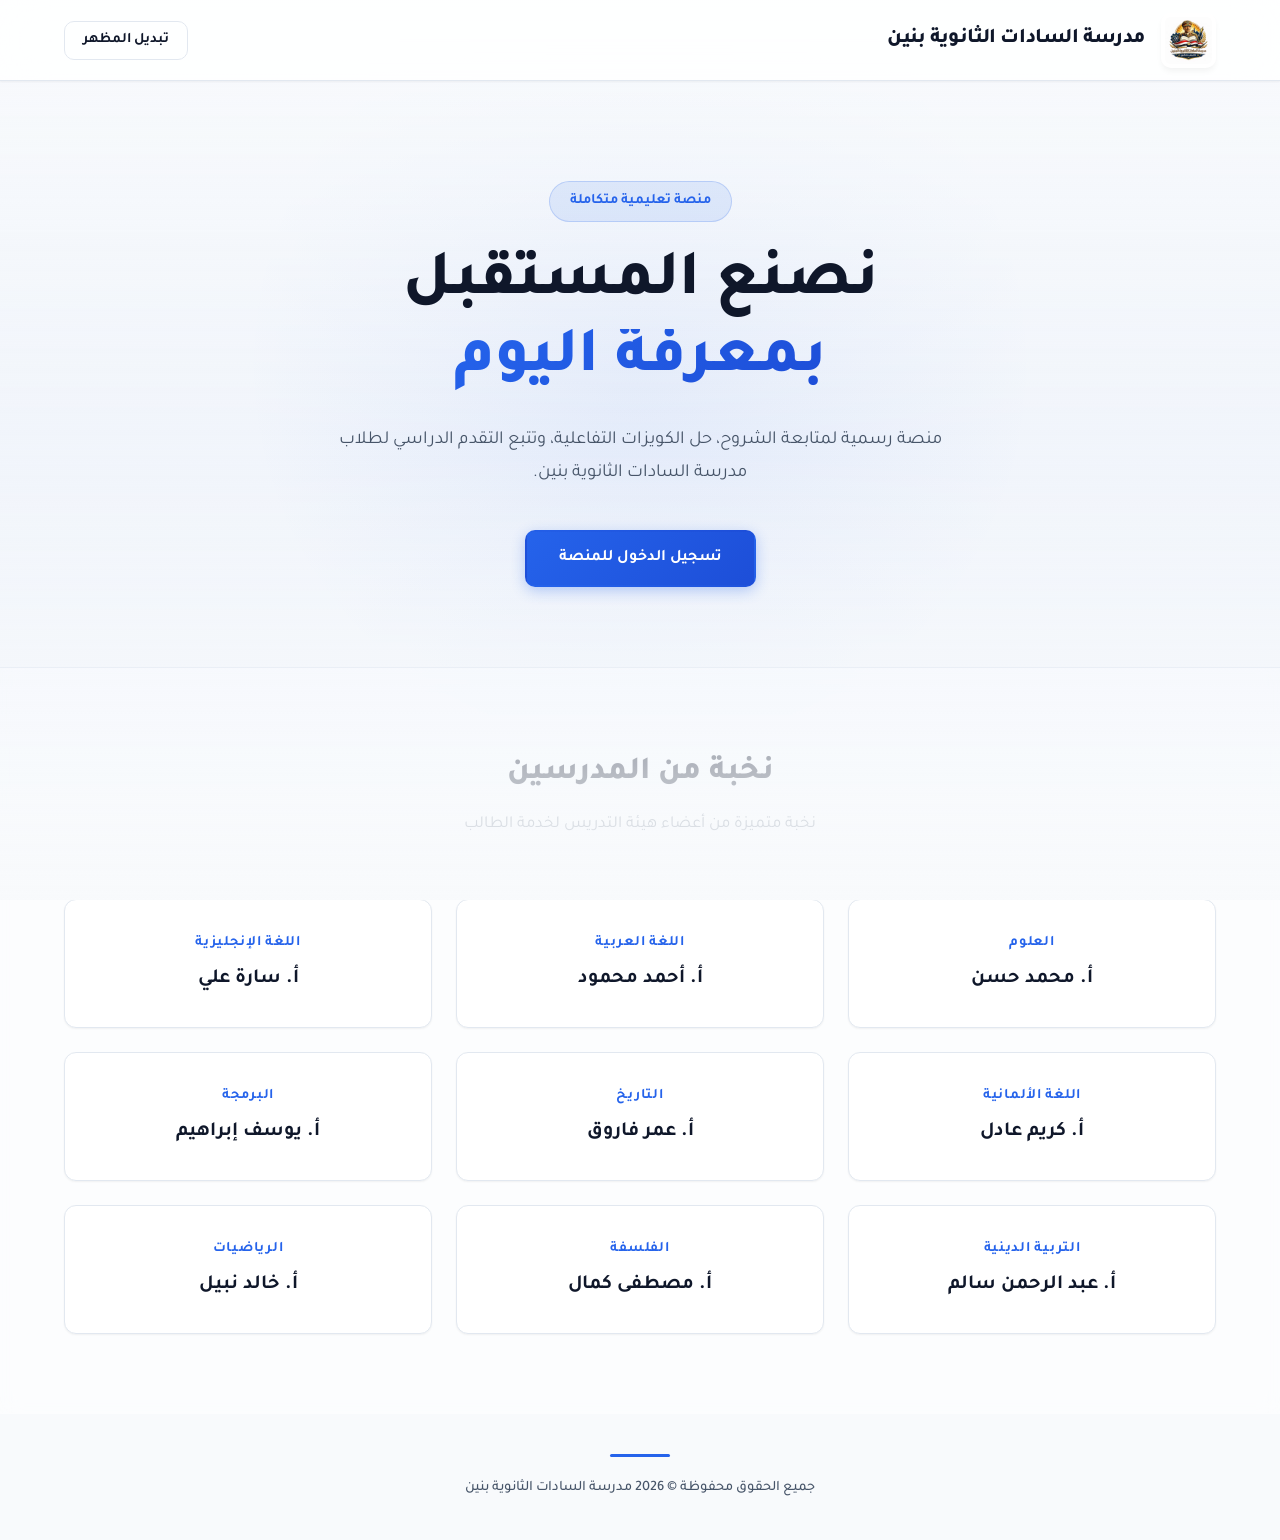
==== index.html @ 70b9f531 "Add files via upload" ====
<!DOCTYPE html>
<html lang="ar" dir="rtl">
<head>
    <meta charset="UTF-8">
    <meta name="viewport" content="width=device-width, initial-scale=1.0">
    <title>مدرسة السادات الثانوية بنين</title>
    <link rel="icon" type="image/png" href="assets/logo.png">
    <link href="https://fonts.googleapis.com/css2?family=Tajawal:wght@300;400;500;700;800&display=swap" rel="stylesheet">
    <link rel="stylesheet" href="css/style.css">
</head>
<body>

    <!-- طبقات الخلفية (صورة المدرسة + تدرج لوني) -->
    <div class="bg-image"></div>
    <div class="bg-overlay"></div>

    <header class="header">
        <div class="container header-content">
            <div class="logo-area">
                <!-- هنا يظهر اللوجو الخاص بالمدرسة -->
                <img src="assets/logo.jpg" alt="شعار المدرسة" class="logo-img">
                <h1 class="school-name">مدرسة السادات الثانوية بنين</h1>
            </div>
            <button id="theme-toggle" class="theme-btn" aria-label="تبديل المظهر">
                <span class="btn-text">تبديل المظهر</span>
            </button>
        </div>
    </header>

    <main>
        <section class="hero">
            <div class="container hero-content">
                <span class="hero-badge">منصة تعليمية متكاملة</span>
                <h2 class="hero-title">نصنع المستقبل<br><span class="title-accent">بمعرفة اليوم</span></h2>
                <p class="hero-desc">منصة رسمية لمتابعة الشروح، حل الكويزات التفاعلية، وتتبع التقدم الدراسي لطلاب مدرسة السادات الثانوية بنين.</p>
                <div class="hero-buttons">
                    <a href="login.html" class="btn btn-primary">تسجيل الدخول للمنصة</a>
                </div>
            </div>
            <div class="hero-bg-shape"></div>
        </section>

        <section class="teachers-section">
            <div class="container">
                <div class="section-header">
                    <h3 class="section-title">نخبة من المدرسين</h3>
                    <p class="section-subtitle">نخبة متميزة من أعضاء هيئة التدريس لخدمة الطالب</p>
                </div>
                
                <div class="teachers-grid">
                    <div class="teacher-card">
                        <div class="card-accent"></div>
                        <span class="subject">العلوم</span>
                        <span class="teacher-name">أ. محمد حسن</span>
                    </div>
                    <div class="teacher-card">
                        <div class="card-accent"></div>
                        <span class="subject">اللغة العربية</span>
                        <span class="teacher-name">أ. أحمد محمود</span>
                    </div>
                    <div class="teacher-card">
                        <div class="card-accent"></div>
                        <span class="subject">اللغة الإنجليزية</span>
                        <span class="teacher-name">أ. سارة علي</span>
                    </div>
                    <div class="teacher-card">
                        <div class="card-accent"></div>
                        <span class="subject">اللغة الألمانية</span>
                        <span class="teacher-name">أ. كريم عادل</span>
                    </div>
                    <div class="teacher-card">
                        <div class="card-accent"></div>
                        <span class="subject">التاريخ</span>
                        <span class="teacher-name">أ. عمر فاروق</span>
                    </div>
                    <div class="teacher-card">
                        <div class="card-accent"></div>
                        <span class="subject">البرمجة</span>
                        <span class="teacher-name">أ. يوسف إبراهيم</span>
                    </div>
                    <div class="teacher-card">
                        <div class="card-accent"></div>
                        <span class="subject">التربية الدينية</span>
                        <span class="teacher-name">أ. عبد الرحمن سالم</span>
                    </div>
                    <div class="teacher-card">
                        <div class="card-accent"></div>
                        <span class="subject">الفلسفة</span>
                        <span class="teacher-name">أ. مصطفى كمال</span>
                    </div>
                    <div class="teacher-card">
                        <div class="card-accent"></div>
                        <span class="subject">الرياضيات</span>
                        <span class="teacher-name">أ. خالد نبيل</span>
                    </div>
                </div>
            </div>
        </section>
    </main>

    <footer class="footer">
        <div class="container">
            <div class="footer-line"></div>
            <p>جميع الحقوق محفوظة &copy; 2026 مدرسة السادات الثانوية بنين</p>
        </div>
    </footer>

    <script src="js/theme.js"></script>
    <script src="js/animations.js"></script>
</body>
</html>
---- css/style.css ----
/* =========================================
   1. Variables & Theme Setup
   ========================================= */
:root {
    --bg-primary: #f8fafc;
    --bg-secondary: #ffffff;
    --text-primary: #0f172a;
    --text-secondary: #475569;
    --text-tertiary: #94a3b8;
    --accent-color: #2563eb;
    --accent-hover: #1d4ed8;
    --accent-glow: rgba(37, 99, 235, 0.3);
    --border-color: #e2e8f0;
    --shadow-sm: 0 1px 2px 0 rgba(0, 0, 0, 0.05);
    --shadow-md: 0 4px 6px -1px rgba(0, 0, 0, 0.05);
    --shadow-lg: 0 10px 15px -3px rgba(0, 0, 0, 0.05);
    --radius: 12px;
    --transition: all 0.3s cubic-bezier(0.4, 0, 0.2, 1);
}

[data-theme="dark"] {
    --bg-primary: #020617;
    --bg-secondary: #0f172a;
    --text-primary: #f8fafc;
    --text-secondary: #94a3b8;
    --text-tertiary: #64748b;
    --accent-color: #3b82f6;
    --accent-hover: #60a5fa;
    --accent-glow: rgba(59, 130, 246, 0.4);
    --border-color: #1e293b;
    --shadow-sm: 0 1px 2px 0 rgba(0, 0, 0, 0.3);
    --shadow-md: 0 4px 6px -1px rgba(0, 0, 0, 0.3);
    --shadow-lg: 0 10px 15px -3px rgba(0, 0, 0, 0.4);
}

/* =========================================
   2. Global Reset & Background
   ========================================= */
* {
    margin: 0;
    padding: 0;
    box-sizing: border-box;
}

body {
    font-family: 'Tajawal', sans-serif;
    background-color: var(--bg-primary);
    color: var(--text-primary);
    line-height: 1.6;
    min-height: 100vh;
    display: flex;
    flex-direction: column;
    transition: background-color 0.4s ease, color 0.4s ease;
    overflow-x: hidden;
    position: relative;
}

/* خلفية صورة المدرسة */
.bg-image {
    position: fixed;
    top: 0;
    left: 0;
    right: 0;
    bottom: 0;
    background-image: url('../assets/school-gate.jpg'); /* تأكد من اسم الصورة ومسارها */
    background-size: cover;
    background-position: center;
    background-repeat: no-repeat;
    opacity: 0.12;
    z-index: 0;
    filter: blur(3px);
}

[data-theme="dark"] .bg-image {
    opacity: 0.06;
}

.bg-overlay {
    position: fixed;
    top: 0;
    left: 0;
    right: 0;
    bottom: 0;
    background: linear-gradient(
        180deg,
        var(--bg-primary) 0%,
        rgba(37, 99, 235, 0.03) 50%,
        var(--bg-primary) 100%
    );
    z-index: 1;
    pointer-events: none;
}

.container {
    max-width: 1200px;
    margin: 0 auto;
    padding: 0 24px;
    width: 100%;
    position: relative;
    z-index: 2;
}

/* =========================================
   3. Header & Logo
   ========================================= */
.header {
    background-color: rgba(255, 255, 255, 0.85);
    backdrop-filter: blur(20px);
    -webkit-backdrop-filter: blur(20px);
    border-bottom: 1px solid var(--border-color);
    position: sticky;
    top: 0;
    z-index: 100;
    box-shadow: var(--shadow-sm);
}

[data-theme="dark"] .header {
    background-color: rgba(15, 23, 42, 0.85);
}

.header-content {
    display: flex;
    justify-content: space-between;
    align-items: center;
    height: 80px;
}

.logo-area {
    display: flex;
    align-items: center;
    gap: 16px;
}

.logo-img {
    width: 55px;
    height: 55px;
    object-fit: contain;
    border-radius: 10px;
    box-shadow: var(--shadow-md);
    transition: var(--transition);
    background-color: var(--bg-secondary);
    padding: 4px;
}

.logo-img:hover {
    transform: scale(1.05);
}

.school-name {
    font-size: 1.3rem;
    font-weight: 800;
    color: var(--text-primary);
    letter-spacing: -0.02em;
}

.theme-btn {
    background: transparent;
    border: 1px solid var(--border-color);
    color: var(--text-primary);
    padding: 10px 18px;
    border-radius: 10px;
    cursor: pointer;
    font-family: 'Tajawal', sans-serif;
    font-weight: 600;
    font-size: 0.9rem;
    transition: var(--transition);
}

.theme-btn:hover {
    background-color: var(--bg-secondary);
    border-color: var(--accent-color);
    color: var(--accent-color);
    transform: translateY(-2px);
}

/* =========================================
   4. Hero Section
   ========================================= */
.hero {
    padding: 100px 0 80px;
    text-align: center;
    position: relative;
}

.hero-bg-shape {
    position: absolute;
    top: -20%;
    left: 50%;
    transform: translateX(-50%);
    width: 800px;
    height: 800px;
    background: radial-gradient(circle, rgba(37, 99, 235, 0.08) 0%, rgba(37, 99, 235, 0) 70%);
    z-index: -1;
    pointer-events: none;
}

.hero-badge {
    display: inline-block;
    background-color: rgba(37, 99, 235, 0.1);
    color: var(--accent-color);
    padding: 8px 20px;
    border-radius: 50px;
    font-size: 0.9rem;
    font-weight: 700;
    margin-bottom: 24px;
    border: 1px solid rgba(37, 99, 235, 0.2);
}

.hero-title {
    font-size: clamp(2.5rem, 5vw, 4rem);
    font-weight: 800;
    line-height: 1.2;
    margin-bottom: 24px;
    color: var(--text-primary);
}

.title-accent {
    background: linear-gradient(135deg, var(--accent-color), var(--accent-hover));
    -webkit-background-clip: text;
    -webkit-text-fill-color: transparent;
    background-clip: text;
}

.hero-desc {
    font-size: 1.15rem;
    color: var(--text-secondary);
    max-width: 650px;
    margin: 0 auto 40px;
    line-height: 1.8;
}

.hero-buttons {
    display: flex;
    gap: 16px;
    justify-content: center;
    flex-wrap: wrap;
}

.btn {
    display: inline-flex;
    align-items: center;
    justify-content: center;
    padding: 14px 32px;
    border-radius: 10px;
    font-weight: 700;
    font-size: 1rem;
    text-decoration: none;
    transition: var(--transition);
    border: 2px solid transparent;
}

.btn-primary {
    background: linear-gradient(135deg, var(--accent-color), var(--accent-hover));
    color: #ffffff;
    box-shadow: 0 4px 14px 0 var(--accent-glow);
}

.btn-primary:hover {
    transform: translateY(-3px);
    box-shadow: 0 8px 25px 0 var(--accent-glow);
}

.btn-outline {
    background-color: transparent;
    color: var(--text-primary);
    border-color: var(--border-color);
}

.btn-outline:hover {
    border-color: var(--accent-color);
    color: var(--accent-color);
    background-color: rgba(37, 99, 235, 0.05);
}

/* =========================================
   5. Teachers Section
   ========================================= */
.teachers-section {
    padding: 80px 0;
    background-color: rgba(255, 255, 255, 0.5);
    backdrop-filter: blur(10px);
    border-top: 1px solid var(--border-color);
}

[data-theme="dark"] .teachers-section {
    background-color: rgba(15, 23, 42, 0.5);
}

.section-header {
    text-align: center;
    margin-bottom: 60px;
}

.section-title {
    font-size: 2rem;
    font-weight: 800;
    margin-bottom: 12px;
}

.section-subtitle {
    color: var(--text-secondary);
    font-size: 1.05rem;
}

.teachers-grid {
    display: grid;
    grid-template-columns: repeat(auto-fill, minmax(280px, 1fr));
    gap: 24px;
}

.teacher-card {
    background-color: var(--bg-secondary);
    border: 1px solid var(--border-color);
    border-radius: var(--radius);
    padding: 32px 24px;
    text-align: center;
    position: relative;
    overflow: hidden;
    transition: var(--transition);
    box-shadow: var(--shadow-sm);
}

.teacher-card::before {
    content: '';
    position: absolute;
    top: 0;
    left: 0;
    right: 0;
    height: 4px;
    background: linear-gradient(90deg, var(--accent-color), var(--accent-hover));
    opacity: 0;
    transition: var(--transition);
}

.teacher-card:hover {
    transform: translateY(-4px);
    box-shadow: var(--shadow-lg);
    border-color: rgba(37, 99, 235, 0.3);
}

.teacher-card:hover::before {
    opacity: 1;
}

.subject {
    display: block;
    font-size: 0.9rem;
    color: var(--accent-color);
    font-weight: 700;
    text-transform: uppercase;
    letter-spacing: 0.05em;
    margin-bottom: 8px;
}

.teacher-name {
    display: block;
    font-size: 1.25rem;
    font-weight: 700;
    color: var(--text-primary);
}

/* =========================================
   6. Footer
   ========================================= */
.footer {
    padding: 40px 0;
    text-align: center;
    background-color: var(--bg-primary);
    position: relative;
    z-index: 2;
    margin-top: auto;
}

.footer-line {
    width: 60px;
    height: 3px;
    background-color: var(--accent-color);
    margin: 0 auto 20px;
    border-radius: 2px;
}

.footer p {
    color: var(--text-secondary);
    font-size: 0.9rem;
    font-weight: 500;
}

/* =========================================
   7. Responsive Design
   ========================================= */
@media (max-width: 768px) {
    .header-content {
        height: auto;
        padding: 16px 0;
        gap: 12px;
    }

    .logo-img {
        width: 45px;
        height: 45px;
    }

    .school-name {
        font-size: 1.1rem;
    }

    .hero {
        padding: 60px 0;
    }

    .hero-buttons {
        flex-direction: column;
        width: 100%;
        max-width: 320px;
        margin: 0 auto;
    }

    .btn {
        width: 100%;
    }

    .teachers-grid {
        grid-template-columns: 1fr;
    }
}
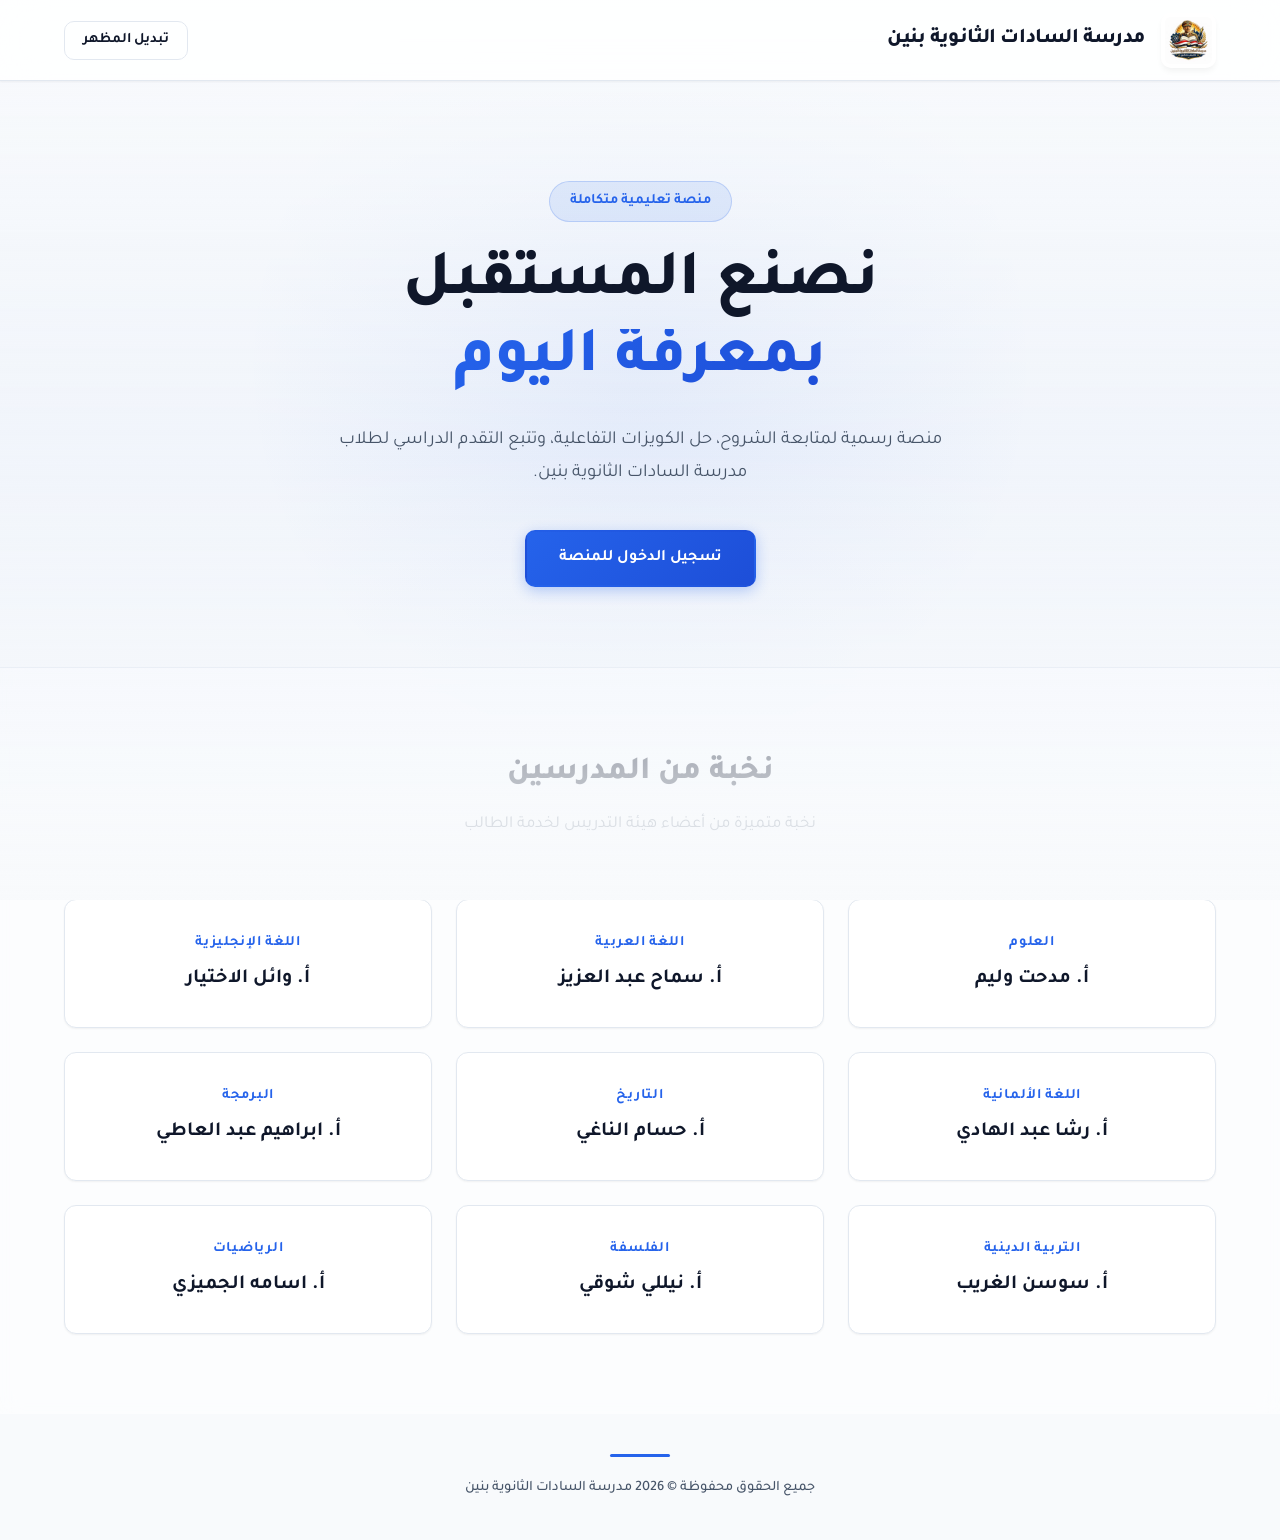
==== commit 15dbeab4: "Update index.html" ====
--- a/index.html
+++ b/index.html
@@ -51,47 +51,47 @@
                     <div class="teacher-card">
                         <div class="card-accent"></div>
                         <span class="subject">العلوم</span>
-                        <span class="teacher-name">أ. محمد حسن</span>
+                        <span class="teacher-name">أ. مدحت وليم</span>
                     </div>
                     <div class="teacher-card">
                         <div class="card-accent"></div>
                         <span class="subject">اللغة العربية</span>
-                        <span class="teacher-name">أ. أحمد محمود</span>
+                        <span class="teacher-name">أ. سماح عبد العزيز</span>
                     </div>
                     <div class="teacher-card">
                         <div class="card-accent"></div>
                         <span class="subject">اللغة الإنجليزية</span>
-                        <span class="teacher-name">أ. سارة علي</span>
+                        <span class="teacher-name">أ. وائل الاختيار</span>
                     </div>
                     <div class="teacher-card">
                         <div class="card-accent"></div>
                         <span class="subject">اللغة الألمانية</span>
-                        <span class="teacher-name">أ. كريم عادل</span>
+                        <span class="teacher-name">أ. رشا عبد الهادي</span>
                     </div>
                     <div class="teacher-card">
                         <div class="card-accent"></div>
                         <span class="subject">التاريخ</span>
-                        <span class="teacher-name">أ. عمر فاروق</span>
+                        <span class="teacher-name">أ. حسام الناغي</span>
                     </div>
                     <div class="teacher-card">
                         <div class="card-accent"></div>
                         <span class="subject">البرمجة</span>
-                        <span class="teacher-name">أ. يوسف إبراهيم</span>
+                        <span class="teacher-name">أ. ابراهيم عبد العاطي</span>
                     </div>
                     <div class="teacher-card">
                         <div class="card-accent"></div>
                         <span class="subject">التربية الدينية</span>
-                        <span class="teacher-name">أ. عبد الرحمن سالم</span>
+                        <span class="teacher-name">أ. سوسن الغريب</span>
                     </div>
                     <div class="teacher-card">
                         <div class="card-accent"></div>
                         <span class="subject">الفلسفة</span>
-                        <span class="teacher-name">أ. مصطفى كمال</span>
+                        <span class="teacher-name">أ. نيللي شوقي</span>
                     </div>
                     <div class="teacher-card">
                         <div class="card-accent"></div>
                         <span class="subject">الرياضيات</span>
-                        <span class="teacher-name">أ. خالد نبيل</span>
+                        <span class="teacher-name">أ. اسامه الجميزي</span>
                     </div>
                 </div>
             </div>
@@ -108,4 +108,4 @@
     <script src="js/theme.js"></script>
     <script src="js/animations.js"></script>
 </body>
-</html>+</html>
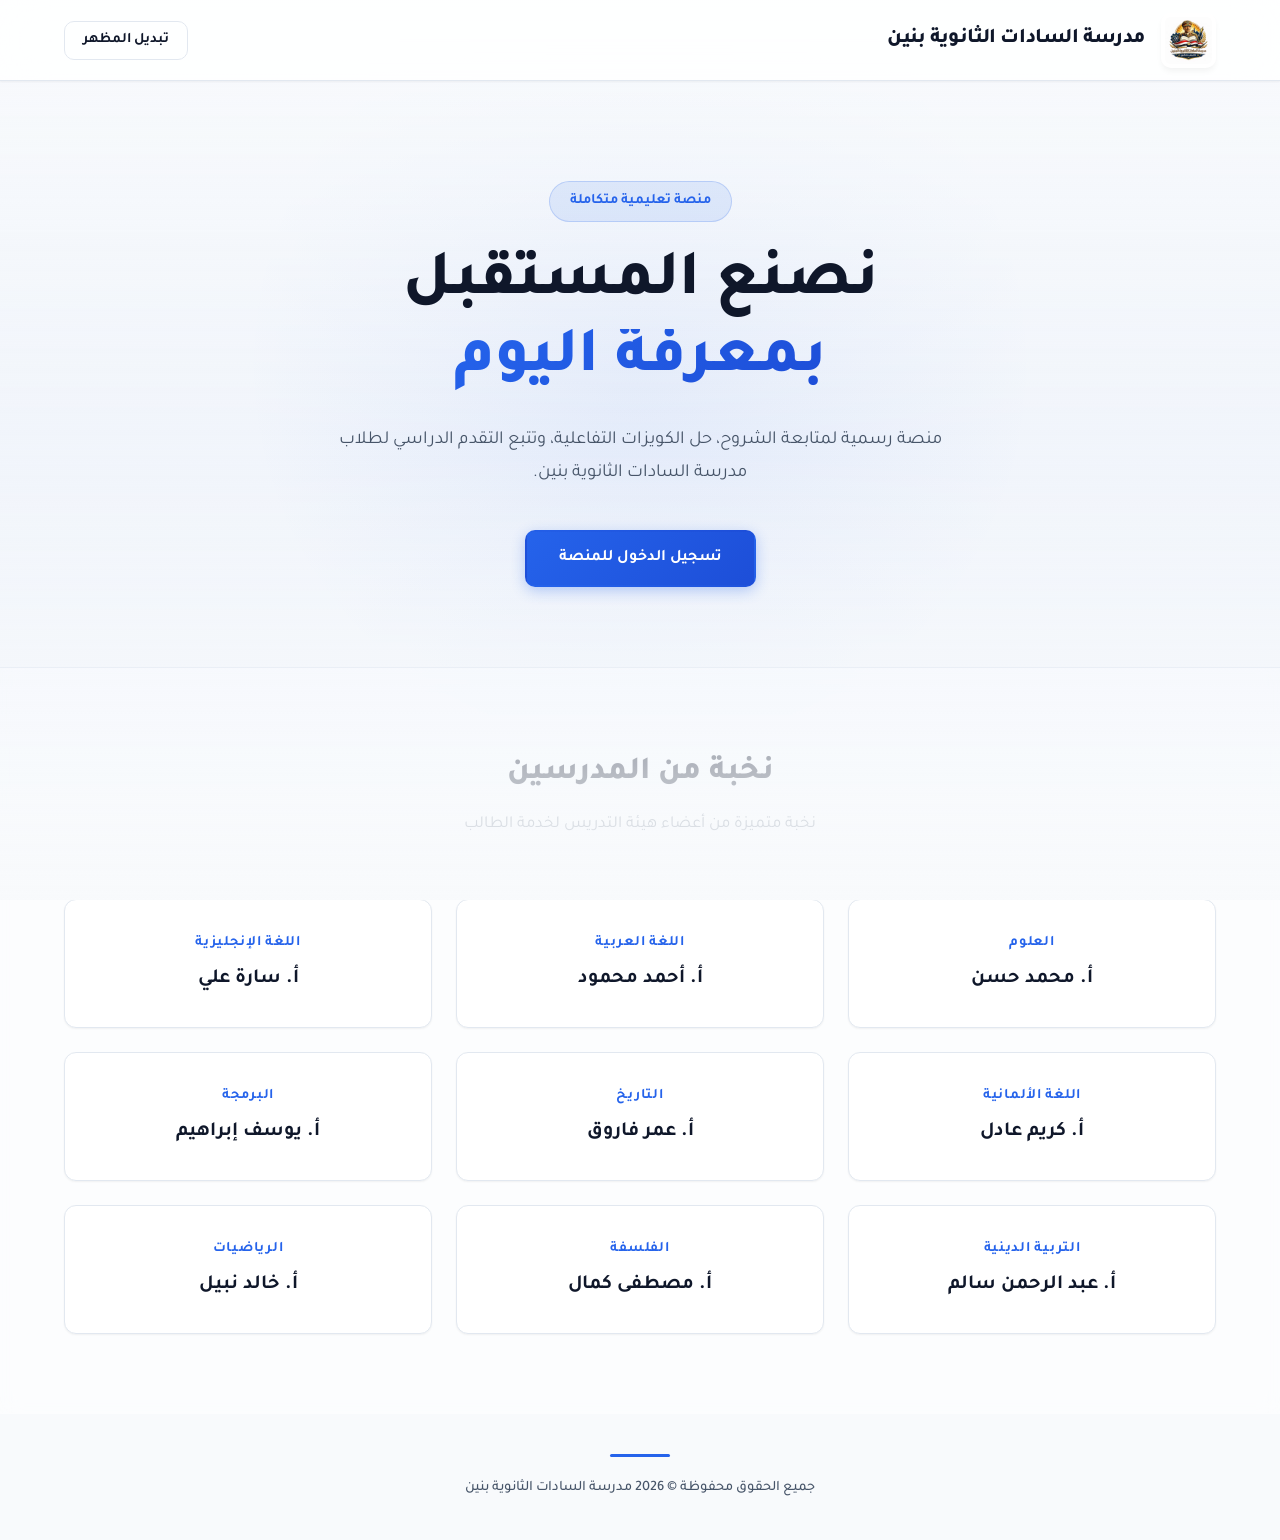
==== commit 2c4b5f34: "Add files via upload" ====
--- a/index.html
+++ b/index.html
@@ -51,47 +51,47 @@
                     <div class="teacher-card">
                         <div class="card-accent"></div>
                         <span class="subject">العلوم</span>
-                        <span class="teacher-name">أ. مدحت وليم</span>
+                        <span class="teacher-name">أ. محمد حسن</span>
                     </div>
                     <div class="teacher-card">
                         <div class="card-accent"></div>
                         <span class="subject">اللغة العربية</span>
-                        <span class="teacher-name">أ. سماح عبد العزيز</span>
+                        <span class="teacher-name">أ. أحمد محمود</span>
                     </div>
                     <div class="teacher-card">
                         <div class="card-accent"></div>
                         <span class="subject">اللغة الإنجليزية</span>
-                        <span class="teacher-name">أ. وائل الاختيار</span>
+                        <span class="teacher-name">أ. سارة علي</span>
                     </div>
                     <div class="teacher-card">
                         <div class="card-accent"></div>
                         <span class="subject">اللغة الألمانية</span>
-                        <span class="teacher-name">أ. رشا عبد الهادي</span>
+                        <span class="teacher-name">أ. كريم عادل</span>
                     </div>
                     <div class="teacher-card">
                         <div class="card-accent"></div>
                         <span class="subject">التاريخ</span>
-                        <span class="teacher-name">أ. حسام الناغي</span>
+                        <span class="teacher-name">أ. عمر فاروق</span>
                     </div>
                     <div class="teacher-card">
                         <div class="card-accent"></div>
                         <span class="subject">البرمجة</span>
-                        <span class="teacher-name">أ. ابراهيم عبد العاطي</span>
+                        <span class="teacher-name">أ. يوسف إبراهيم</span>
                     </div>
                     <div class="teacher-card">
                         <div class="card-accent"></div>
                         <span class="subject">التربية الدينية</span>
-                        <span class="teacher-name">أ. سوسن الغريب</span>
+                        <span class="teacher-name">أ. عبد الرحمن سالم</span>
                     </div>
                     <div class="teacher-card">
                         <div class="card-accent"></div>
                         <span class="subject">الفلسفة</span>
-                        <span class="teacher-name">أ. نيللي شوقي</span>
+                        <span class="teacher-name">أ. مصطفى كمال</span>
                     </div>
                     <div class="teacher-card">
                         <div class="card-accent"></div>
                         <span class="subject">الرياضيات</span>
-                        <span class="teacher-name">أ. اسامه الجميزي</span>
+                        <span class="teacher-name">أ. خالد نبيل</span>
                     </div>
                 </div>
             </div>
@@ -108,4 +108,4 @@
     <script src="js/theme.js"></script>
     <script src="js/animations.js"></script>
 </body>
-</html>
+</html>
